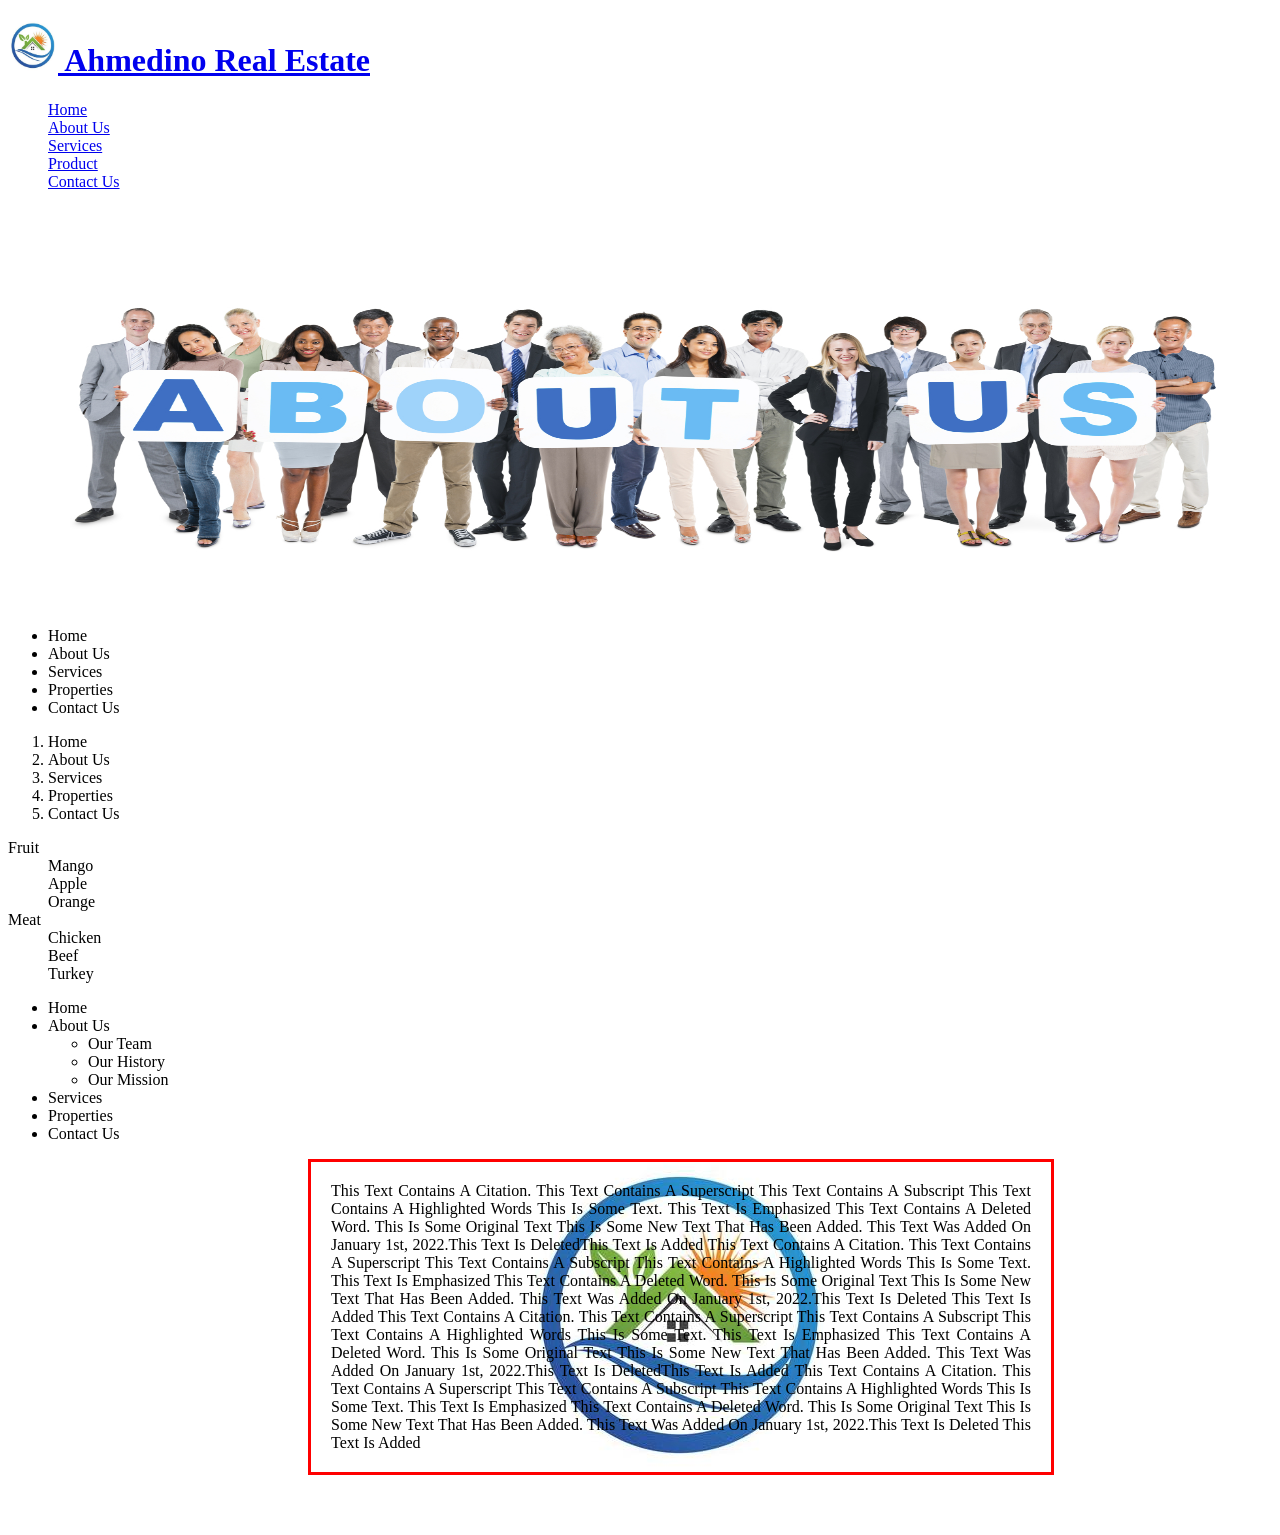
==== aboutus.html @ 664d59ba "updated my assignment" ====
<!DOCTYPE html>
<html lang="en">
    <head>
        <meta charset="UTF-8" />
        <meta name="viewport" content="width=device-width, initial-scale=1.0" />
        <meta name="description" content="Ahmedino Real Estate is a company" />
        <meta name="keywords" content="Ahmedino Real Estate, property, services, real estate, customer service" />
        <meta name="author" content="CloudNine Technology" />
        <meta name="robots" content="index, follow" />

        <meta property="og:title" content="Ahmedino Real Estate" />
        <meta property="og:description" content="Ahmedino Real Estate is a company">
        <meta property="og:image" content="url link/directory">
        <meta property="og:type" content="website" />
        <meta property="og:url" content="the link of the project">

        <link rel="icon" type="image/jpg" sizes="32x32" href="images/logo.jpg" />
        <title>About Us</title>

        <!-- <link rel="stylesheet" type="text/css" href="style.css"> -->

        <style>
            p {
                background-image: url("images/logo.jpg");
                background-repeat: no-repeat;
                background-position: center;
                background-size: contain;
                border-style: solid;
                border-color: red;
                width: 700px;
                margin-left: 300px;
                padding: 20px;
                text-align: justify;

            }
        </style>

    </head>

    <body>
        
        <a href="index.html"><h1><img src="images/logo.jpg" width="50" height="50" alt="logo"> Ahmedino Real Estate</h1></a>

        <ul style="list-style-type: none;">
            <li> <a href="index.html">Home</a></li>
            <li><a href="aboutus.html">About Us</a></li>
            <li><a href="services.html">Services</a></li>
            <li><a href="product.html">Product</a></li>
            <li><a href="contactus.html">Contact Us</a></li>
        </ul>

        <img src="images/about_us_image.jpg" width="100%" height="400" alt="about us image"/>   

        <!-- Example of all the four types of links  -->

        <!-- Unordered List -->
        <ul>
            <li>Home</li>
            <li>About Us</li>
            <li>Services</li>
            <li>Properties</li>
            <li>Contact Us</li>
        </ul>

        <!-- Ordered List -->
        <ol>
            <li>Home</li>
            <li>About Us</li>
            <li>Services</li>
            <li>Properties</li>
            <li>Contact Us</li>
        </ol>

        <!-- descriptive list -->
        <dl>
            <dt>Fruit</dt>
            <dd>Mango</dd>
            <dd>Apple</dd>
            <dd>Orange</dd>

            <dt>Meat</dt>
            <dd>Chicken</dd>
            <dd>Beef</dd>
            <dd>Turkey</dd>
        </dl>

        <!-- Nested List -->
        <ul>
            <li>Home</li>
            <li>About Us
                <ul>
                    <li>Our Team</li>
                    <li>Our History</li>
                    <li>Our Mission</li>
                </ul>
            </li>
            <li>Services</li>
            <li>Properties</li>
            <li>Contact Us</li>
        </ul>

        <p style="text-transform: capitalize;">
        This text contains a citation. This text contains a superscript This text contains a subscript 
        This text contains a highlighted words This is some text. This text is emphasized
        This text contains a deleted word. This is some original text This is some new text that has been added.
        This text was added on January 1st, 2022.This text is deletedThis text is added
        This text contains a citation. This text contains a superscript This text contains a subscript
        This text contains a highlighted words This is some text. This text is emphasized
        This text contains a deleted word. This is some original text This is some new text that has been added.
        This text was added on January 1st, 2022.This text is deleted This text is added
        This text contains a citation. This text contains a superscript This text contains a subscript 
        This text contains a highlighted words This is some text. This text is emphasized
        This text contains a deleted word. This is some original text This is some new text that has been added.
        This text was added on January 1st, 2022.This text is deletedThis text is added
        This text contains a citation. This text contains a superscript This text contains a subscript
        This text contains a highlighted words This is some text. This text is emphasized
        This text contains a deleted word. This is some original text This is some new text that has been added.
        This text was added on January 1st, 2022.This text is deleted This text is added
        </p> <br> <br>

    </body>
</html>
---- style.css ----
li {
    display: inline;
    padding: 14px 20px;
}

li a:link {
    border-left: 2px solid;
    padding: 10px;
}

ul {
    margin-left: 650px;
    margin-top: -70px;
    margin-bottom: 50px;
    padding: 0px;
    font-size: 16px;
    font-family: 'Franklin Gothic Medium', 'Arial Narrow', Arial, sans-serif;
}
h1 {
    color: white;
    font-size: 48px;
    text-shadow: 2px 3px 10px rgb(0, 0, 10); 
}

a {
    text-decoration: none;
}

a:hover {
    color: white;
    background-color: rgb(87, 87, 245);
}

p {
    font-family: Arial, Helvetica, sans-serif;
    font-size: 1em;
    background: yellow;
    width: 700px;
    border-style: solid;
    border-color: red;
    border-radius: 20px;
    padding: 20px;
    margin-top: 20px;
    margin-left: 300px;
    border-width: 7px;
}
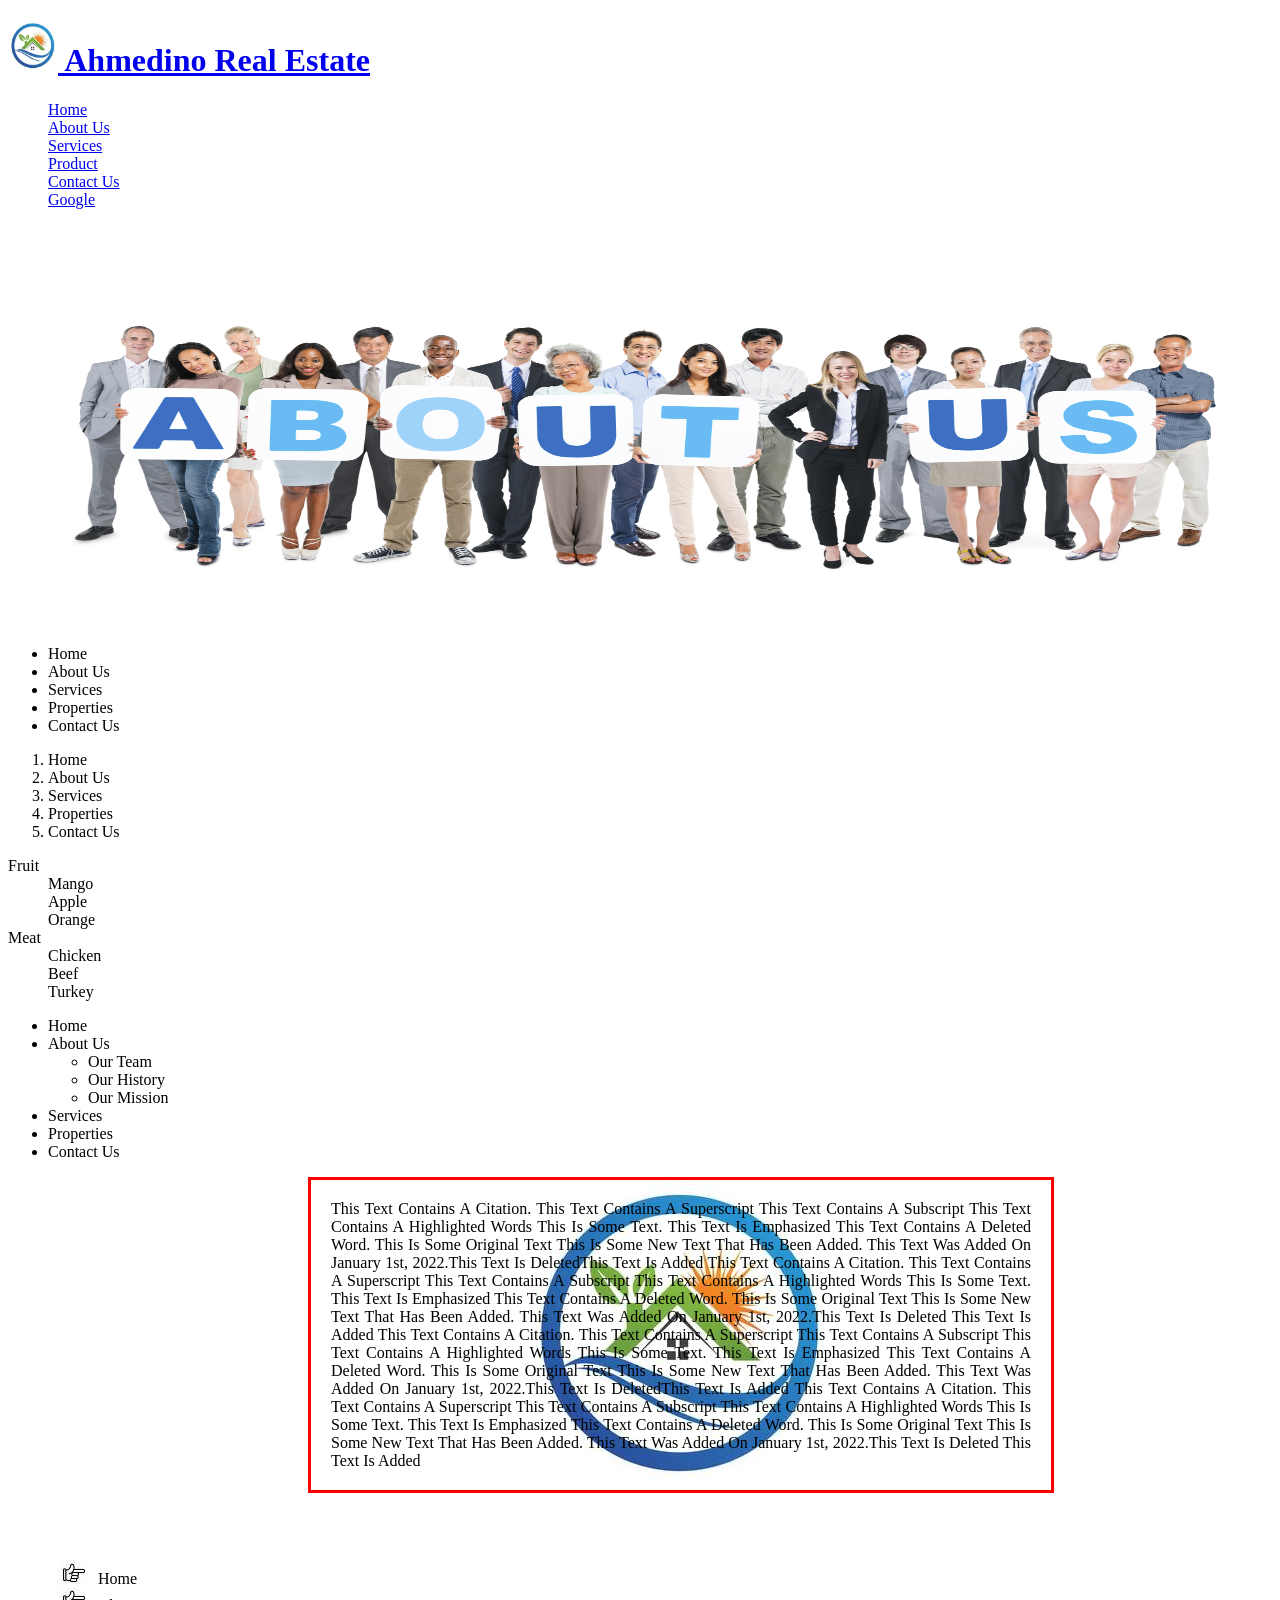
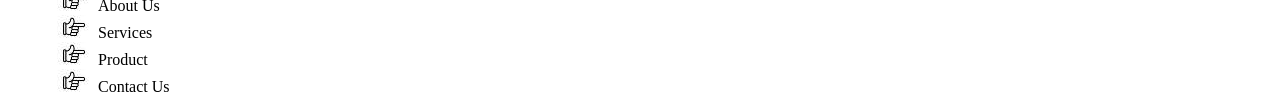
==== commit 92430b66: "updated my assignment" ====
--- a/aboutus.html
+++ b/aboutus.html
@@ -1,19 +1,6 @@
 <!DOCTYPE html>
 <html lang="en">
     <head>
-        <meta charset="UTF-8" />
-        <meta name="viewport" content="width=device-width, initial-scale=1.0" />
-        <meta name="description" content="Ahmedino Real Estate is a company" />
-        <meta name="keywords" content="Ahmedino Real Estate, property, services, real estate, customer service" />
-        <meta name="author" content="CloudNine Technology" />
-        <meta name="robots" content="index, follow" />
-
-        <meta property="og:title" content="Ahmedino Real Estate" />
-        <meta property="og:description" content="Ahmedino Real Estate is a company">
-        <meta property="og:image" content="url link/directory">
-        <meta property="og:type" content="website" />
-        <meta property="og:url" content="the link of the project">
-
         <link rel="icon" type="image/jpg" sizes="32x32" href="images/logo.jpg" />
         <title>About Us</title>
 
@@ -31,8 +18,11 @@
                 margin-left: 300px;
                 padding: 20px;
                 text-align: justify;
+            }
 
-            }
+            /* ul { list-style-type: none;
+                list-style-image: url("images/point.jpg");
+            } */
         </style>
 
     </head>
@@ -47,6 +37,7 @@
             <li><a href="services.html">Services</a></li>
             <li><a href="product.html">Product</a></li>
             <li><a href="contactus.html">Contact Us</a></li>
+            <li><a href="google.html">Google</a></li>
         </ul>
 
         <img src="images/about_us_image.jpg" width="100%" height="400" alt="about us image"/>   
@@ -118,5 +109,14 @@
         This text was added on January 1st, 2022.This text is deleted This text is added
         </p> <br> <br>
 
+
+        <ul style="list-style-type: none; list-style-image: url(images/point.jpg); margin-left: 50px;">
+            <li>Home</li>
+            <li>About Us</li>
+            <li>Services</li>
+            <li>Product</li>
+            <li>Contact Us</li>
+        </ul>
+
     </body>
 </html>
--- a/style.css
+++ b/style.css
@@ -1,15 +1,44 @@
+h1 img {
+    border: 2px solid black;
+    border-radius: 50%;
+    padding: 3px;
+    background: white;
+}
+
 li {
     display: inline;
     padding: 14px 20px;
 }
 
 li a:link {
-    border-left: 2px solid;
+    text-decoration: none;
+    background-color: green;
     padding: 10px;
+    margin-top: 5px;
+}
+
+/* li a:visited {
+    color: rgba(128, 128, 128, 0.285);
+}  */
+
+li a:hover {
+    color: white;
+    background-color: rgb(87, 87, 245);
+}
+
+li a:active {
+    color: black;
+    background-color: yellow;
+    border-bottom: 1px solid green; 
+}
+
+a {
+    text-decoration: none;
+    color: white;
 }
 
 ul {
-    margin-left: 650px;
+    margin-left: 600px;
     margin-top: -70px;
     margin-bottom: 50px;
     padding: 0px;
@@ -22,14 +51,7 @@
     text-shadow: 2px 3px 10px rgb(0, 0, 10); 
 }
 
-a {
-    text-decoration: none;
-}
 
-a:hover {
-    color: white;
-    background-color: rgb(87, 87, 245);
-}
 
 p {
     font-family: Arial, Helvetica, sans-serif;
@@ -44,3 +66,22 @@
     margin-left: 300px;
     border-width: 7px;
 }
+
+table {
+    border-collapse: collapse;
+    margin: 20px auto;
+    text-align: center;
+    font-family: Arial, Helvetica, sans-serif;
+}
+
+th, td {
+    border: 2px solid black;
+    padding: 10px;
+}
+
+tr:nth-child(odd) {
+    background-color: #f2f2f2;
+}
+tr:hover {
+    background-color: #ddd;
+}
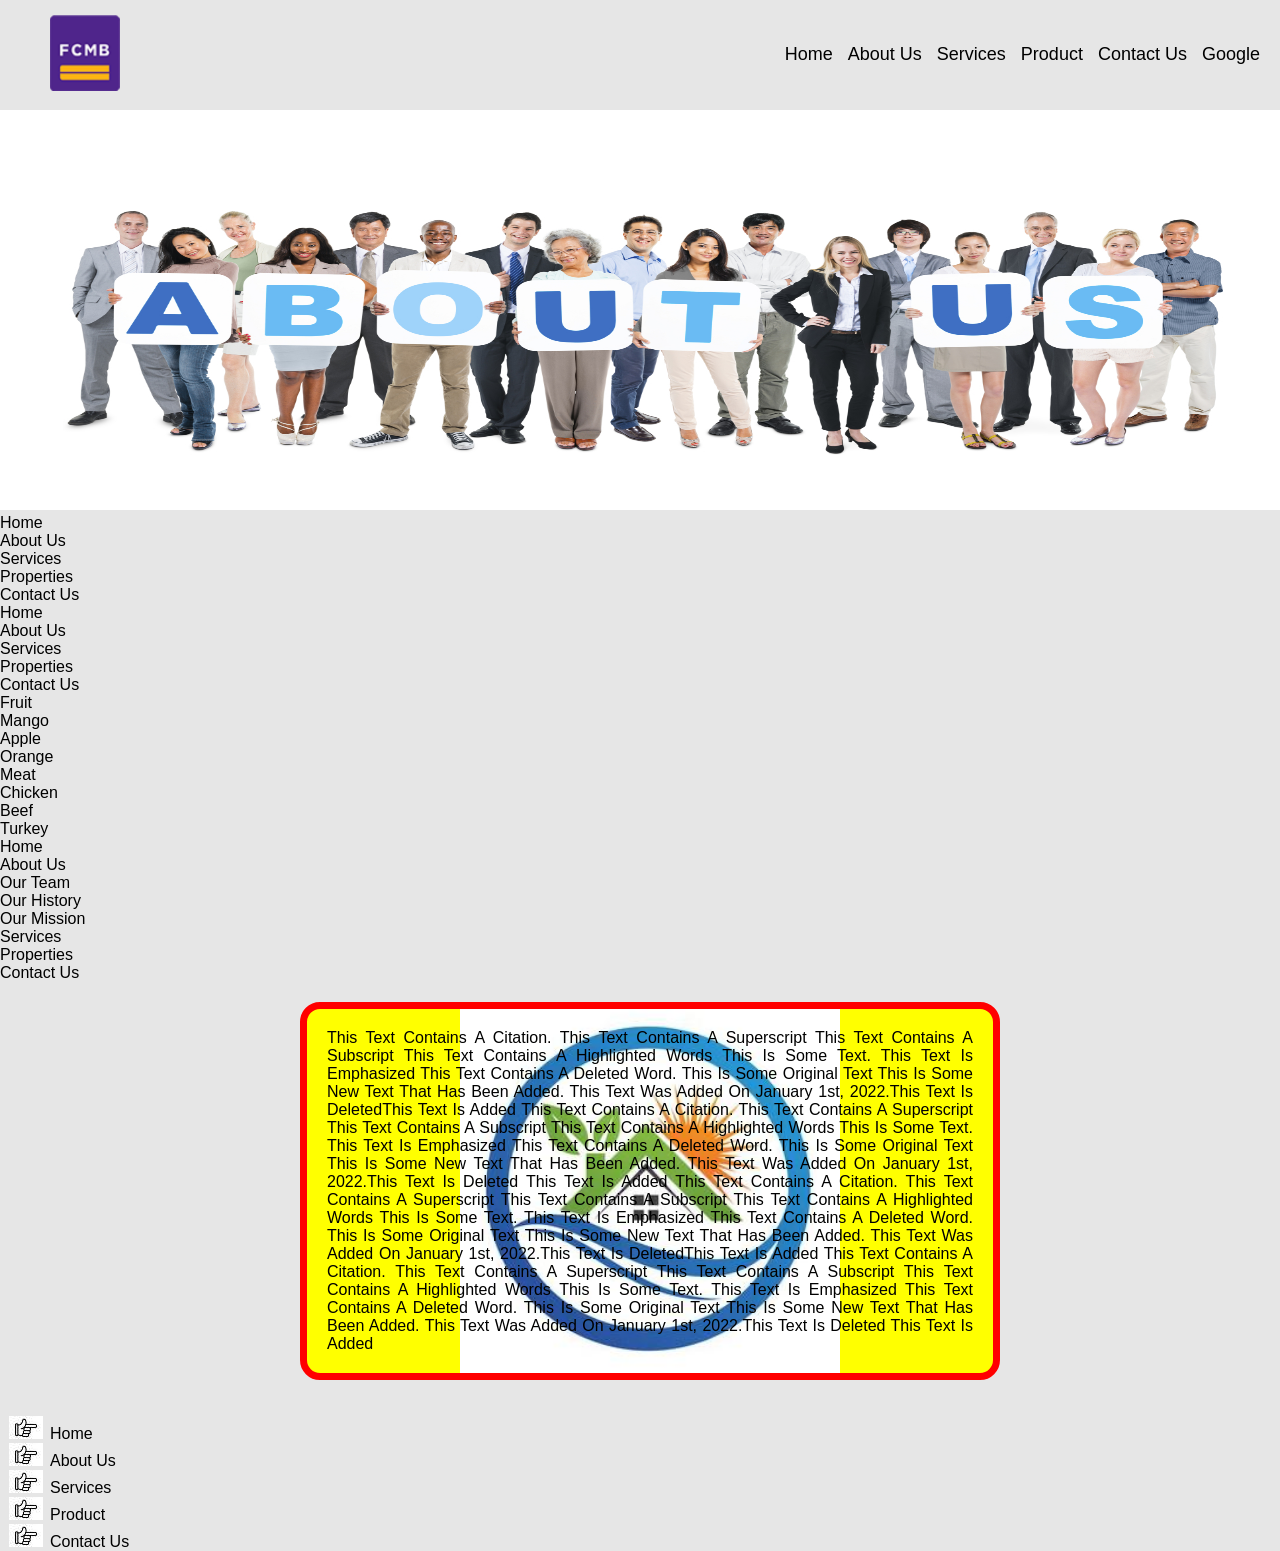
==== commit c09bfba5: "updated my assignment to fcmb" ====
--- a/aboutus.html
+++ b/aboutus.html
@@ -1,10 +1,10 @@
 <!DOCTYPE html>
 <html lang="en">
     <head>
-        <link rel="icon" type="image/jpg" sizes="32x32" href="images/logo.jpg" />
+        <link rel="icon" type="image/jpg" sizes="32x32" href="images/logo.png">
         <title>About Us</title>
 
-        <!-- <link rel="stylesheet" type="text/css" href="style.css"> -->
+        <link rel="stylesheet" type="text/css" href="style.css">
 
         <style>
             p {
@@ -29,16 +29,23 @@
 
     <body>
         
-        <a href="index.html"><h1><img src="images/logo.jpg" width="50" height="50" alt="logo"> Ahmedino Real Estate</h1></a>
+        <div class="container">
+            <div class="header">
+                <div class="logo">
+                    <img src="images/logo.png" alt="FCMB Logo">
+                </div>
 
-        <ul style="list-style-type: none;">
-            <li> <a href="index.html">Home</a></li>
-            <li><a href="aboutus.html">About Us</a></li>
-            <li><a href="services.html">Services</a></li>
-            <li><a href="product.html">Product</a></li>
-            <li><a href="contactus.html">Contact Us</a></li>
-            <li><a href="google.html">Google</a></li>
-        </ul>
+                <div class="menu">
+                    <ul>
+                        <li><a href="index.html">Home</a></li>
+                        <li><a href="aboutus.html">About Us</a></li>
+                        <li><a href="services.html">Services</a></li>
+                        <li><a href="product.html">Product</a></li>
+                        <li><a href="contactus.html">Contact Us</a></li>
+                        <li><a href="google.html">Google</a></li>
+                    </ul>
+                </div>
+            </div>
 
         <img src="images/about_us_image.jpg" width="100%" height="400" alt="about us image"/>   
 
--- a/style.css
+++ b/style.css
@@ -1,56 +1,61 @@
-h1 img {
-    border: 2px solid black;
-    border-radius: 50%;
-    padding: 3px;
-    background: white;
+* {
+    margin: 0;
+    padding: 0;
+    box-sizing: border-box;
+    font-family: Arial, Helvetica, sans-serif;
+}
+body {
+    background: #e6e6e6;
 }
 
-li {
-    display: inline;
-    padding: 14px 20px;
+.container {
+    width: 100%;
+    margin: auto;
 }
 
-li a:link {
-    text-decoration: none;
-    background-color: green;
-    padding: 10px;
-    margin-top: 5px;
+.header {
+    display: flex;
+    justify-content: space-between;
+    align-items: center;
+    padding: 15px 0;
 }
 
-/* li a:visited {
-    color: rgba(128, 128, 128, 0.285);
-}  */
-
-li a:hover {
-    color: white;
-    background-color: rgb(87, 87, 245);
+.logo img {
+    width: 70px;
+    margin-left: 50px;
 }
 
-li a:active {
-    color: black;
-    background-color: yellow;
-    border-bottom: 1px solid green; 
+.menu ul {
+    list-style: none;
+    display: flex;
+    gap: 15px;
+    margin-right: 20px;
 }
 
-a {
+.menu a {
     text-decoration: none;
-    color: white;
+    color: black;
+    font-size: 18px;
 }
 
-ul {
-    margin-left: 600px;
-    margin-top: -70px;
-    margin-bottom: 50px;
-    padding: 0px;
-    font-size: 16px;
-    font-family: 'Franklin Gothic Medium', 'Arial Narrow', Arial, sans-serif;
-}
-h1 {
-    color: white;
-    font-size: 48px;
-    text-shadow: 2px 3px 10px rgb(0, 0, 10); 
+.menu a:link {
+    text-decoration: none;
+    color: black;
+    font-size: 18px;
 }
 
+.menu a:visited {
+    color: #666;
+}
+
+.menu a:hover {
+    color: #4F258B;
+    border-bottom: 2px solid purple;
+}
+
+.menu a:active {
+    color: #FDBE19;
+}
 
 
 p {
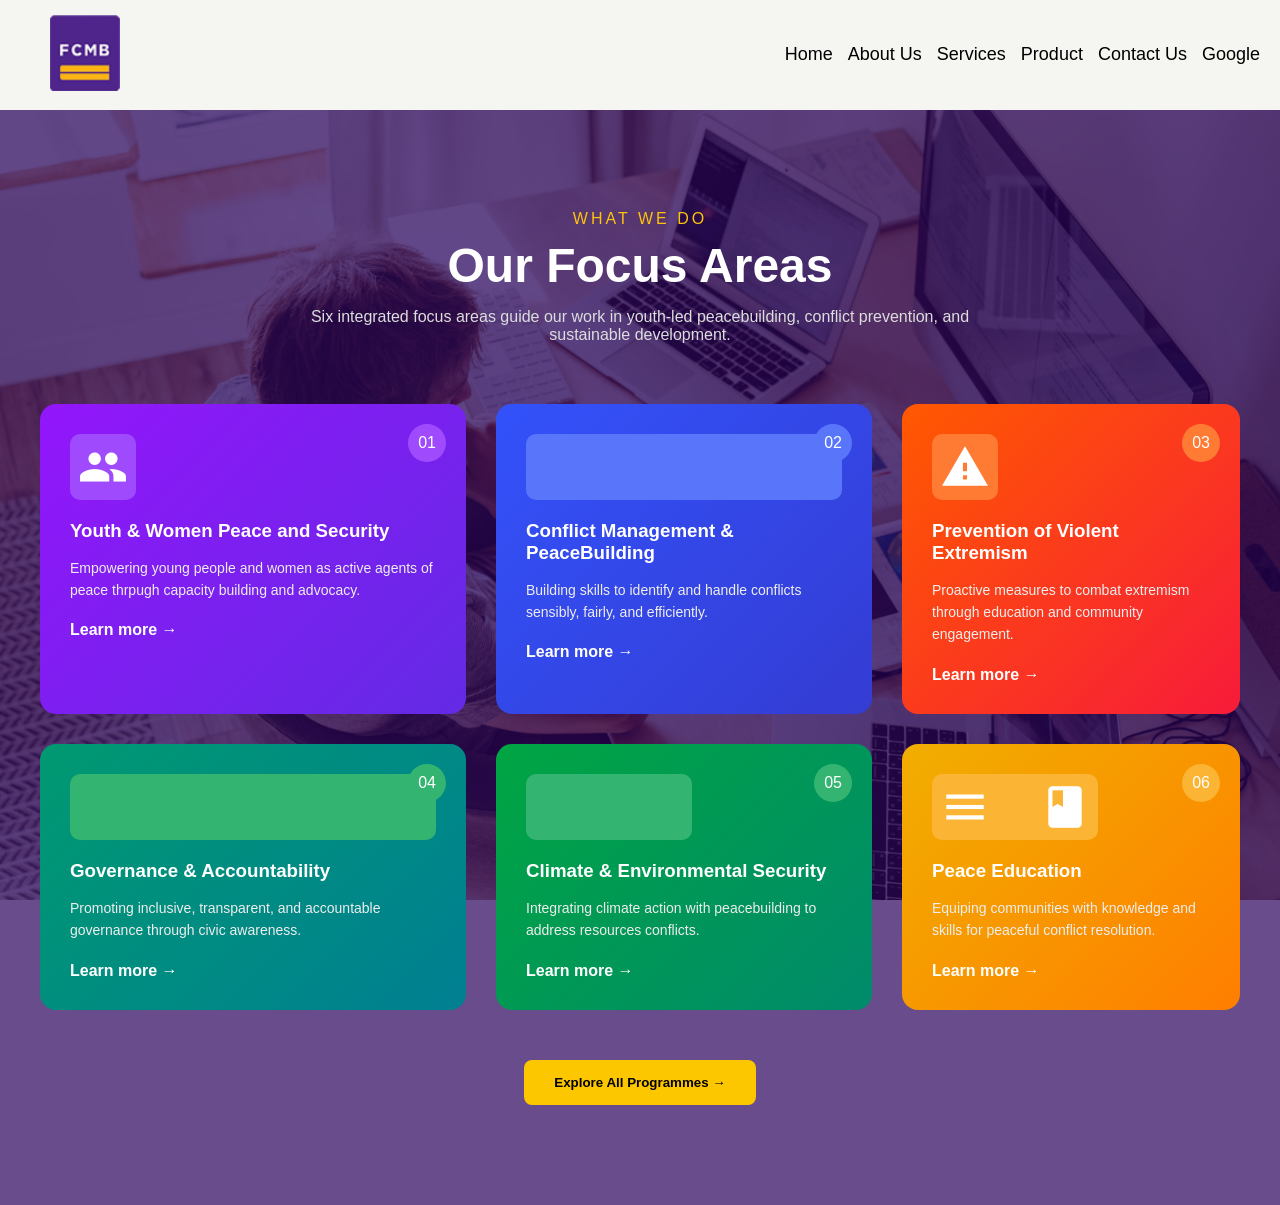
==== commit ff58deda: "i updated my about us page to focus section assignment" ====
--- a/aboutus.html
+++ b/aboutus.html
@@ -2,128 +2,131 @@
 <html lang="en">
     <head>
         <link rel="icon" type="image/jpg" sizes="32x32" href="images/logo.png">
-        <title>About Us</title>
+        
+        <title>Focus Section</title>
 
-        <link rel="stylesheet" type="text/css" href="style.css">
+        <link rel="stylesheet" type="text/css" href="aboutus.css">
 
-        <style>
-            p {
-                background-image: url("images/logo.jpg");
-                background-repeat: no-repeat;
-                background-position: center;
-                background-size: contain;
-                border-style: solid;
-                border-color: red;
-                width: 700px;
-                margin-left: 300px;
-                padding: 20px;
-                text-align: justify;
-            }
-
-            /* ul { list-style-type: none;
-                list-style-image: url("images/point.jpg");
-            } */
-        </style>
-
+        <link href="https://fonts.googleapis.com/icon?family=Material+Icons" rel="stylesheet">
     </head>
 
     <body>
-        
-        <div class="container">
-            <div class="header">
-                <div class="logo">
-                    <img src="images/logo.png" alt="FCMB Logo">
+        <header>
+            <div class="container">
+                <div class="header">
+                    <div class="logo">
+                        <img src="images/logo.png" alt="FCMB Logo">
+                    </div>
+
+                    <div class="menu">
+                        <ul>
+                            <li><a href="index.html">Home</a></li>
+                            <li><a href="aboutus.html">About Us</a></li>
+                            <li><a href="services.html">Services</a></li>
+                            <li><a href="product.html">Product</a></li>
+                            <li><a href="contactus.html">Contact Us</a></li>
+                            <li><a href="google.html">Google</a></li>
+                        </ul>
+                    </div>
+                </div>
+            </div>
+        </header>
+
+        <section class="focusSection">
+            <div class="overlay"></div>
+
+            <div class="containerBox">
+                <p class="subtitle">WHAT WE DO</p>
+                <h1>Our Focus Areas</h1>
+
+                <p class="description">
+                    Six integrated focus areas guide our work in youth-led peacebuilding, conflict prevention,
+                    and sustainable development.
+                </p>
+
+                <div class="cards">
+                    <div class="cardPurple">
+                        <span><i class="material-icons">group</i></span>
+                        <span class="number" id="one">01</span>
+
+                        <h3>Youth & Women Peace and Security</h3>
+
+                        <p>
+                            Empowering young people and women as active agents of peace thrpugh capacity building
+                            and advocacy. 
+                        </p>
+
+                        <a href="#">Learn more <span class="arrow">&rarr;</span></a>
+                    </div>
+
+                    <div class="cardBlue">
+                        <span><i class="material-icons">shield</i></span>
+                        <span class="number" id="two">02</span>
+
+                        <h3>Conflict Management & PeaceBuilding</h3>
+
+                        <p>
+                            Building skills to identify and handle conflicts sensibly, fairly, and efficiently.
+                        </p>
+
+                        <a href="#">Learn more <span class="arrow">&rarr;</span></a>
+                    </div>
+
+                    <div class="cardRed">
+                        <span><i class="material-icons">warning</i></span>
+                        <span class="number" id="three">03</span>
+
+                        <h3>Prevention of Violent Extremism</h3>
+
+                        <p>
+                            Proactive measures to combat extremism through education and community engagement.
+                        </p>
+
+                        <a href="#">Learn more <span class="arrow">&rarr;</span></a>
+                    </div>
+
+                    <div class="cardTeal">
+                        <span><i class="material-icons">balance</i></span>
+                        <span class="number" id="four">04</span>
+
+                        <h3>Governance & Accountability</h3>
+
+                        <p>
+                            Promoting inclusive, transparent, and accountable governance through civic awareness.
+                        </p>
+
+                        <a href="#">Learn more <span class="arrow">&rarr;</span></a>
+                    </div>
+
+                    <div class="cardGreen">
+                        <span><i class="material-icons">eco</i></span>
+                        <span class="number" id="five">05</span>
+
+                        <h3>Climate & Environmental Security</h3>
+
+                        <p>
+                            Integrating climate action with peacebuilding to address resources conflicts.
+                        </p>
+
+                        <a href="#">Learn more <span class="arrow">&rarr;</span></a>
+                    </div>
+
+                    <div class="cardYellow">
+                        <span><i class="material-icons">menu_book</i></span>
+                        <span class="number" id="six">06</span>
+
+                        <h3>Peace Education</h3>
+
+                        <p>
+                            Equiping communities with knowledge and skills for peaceful conflict resolution.
+                        </p>
+
+                        <a href="#">Learn more <span class="arrow">&rarr;</span></a>
+                    </div>
                 </div>
 
-                <div class="menu">
-                    <ul>
-                        <li><a href="index.html">Home</a></li>
-                        <li><a href="aboutus.html">About Us</a></li>
-                        <li><a href="services.html">Services</a></li>
-                        <li><a href="product.html">Product</a></li>
-                        <li><a href="contactus.html">Contact Us</a></li>
-                        <li><a href="google.html">Google</a></li>
-                    </ul>
-                </div>
+                <button class="btn">Explore All Programmes <span class="arrow">&rarr;</span></button>
             </div>
-
-        <img src="images/about_us_image.jpg" width="100%" height="400" alt="about us image"/>   
-
-        <!-- Example of all the four types of links  -->
-
-        <!-- Unordered List -->
-        <ul>
-            <li>Home</li>
-            <li>About Us</li>
-            <li>Services</li>
-            <li>Properties</li>
-            <li>Contact Us</li>
-        </ul>
-
-        <!-- Ordered List -->
-        <ol>
-            <li>Home</li>
-            <li>About Us</li>
-            <li>Services</li>
-            <li>Properties</li>
-            <li>Contact Us</li>
-        </ol>
-
-        <!-- descriptive list -->
-        <dl>
-            <dt>Fruit</dt>
-            <dd>Mango</dd>
-            <dd>Apple</dd>
-            <dd>Orange</dd>
-
-            <dt>Meat</dt>
-            <dd>Chicken</dd>
-            <dd>Beef</dd>
-            <dd>Turkey</dd>
-        </dl>
-
-        <!-- Nested List -->
-        <ul>
-            <li>Home</li>
-            <li>About Us
-                <ul>
-                    <li>Our Team</li>
-                    <li>Our History</li>
-                    <li>Our Mission</li>
-                </ul>
-            </li>
-            <li>Services</li>
-            <li>Properties</li>
-            <li>Contact Us</li>
-        </ul>
-
-        <p style="text-transform: capitalize;">
-        This text contains a citation. This text contains a superscript This text contains a subscript 
-        This text contains a highlighted words This is some text. This text is emphasized
-        This text contains a deleted word. This is some original text This is some new text that has been added.
-        This text was added on January 1st, 2022.This text is deletedThis text is added
-        This text contains a citation. This text contains a superscript This text contains a subscript
-        This text contains a highlighted words This is some text. This text is emphasized
-        This text contains a deleted word. This is some original text This is some new text that has been added.
-        This text was added on January 1st, 2022.This text is deleted This text is added
-        This text contains a citation. This text contains a superscript This text contains a subscript 
-        This text contains a highlighted words This is some text. This text is emphasized
-        This text contains a deleted word. This is some original text This is some new text that has been added.
-        This text was added on January 1st, 2022.This text is deletedThis text is added
-        This text contains a citation. This text contains a superscript This text contains a subscript
-        This text contains a highlighted words This is some text. This text is emphasized
-        This text contains a deleted word. This is some original text This is some new text that has been added.
-        This text was added on January 1st, 2022.This text is deleted This text is added
-        </p> <br> <br>
-
-
-        <ul style="list-style-type: none; list-style-image: url(images/point.jpg); margin-left: 50px;">
-            <li>Home</li>
-            <li>About Us</li>
-            <li>Services</li>
-            <li>Product</li>
-            <li>Contact Us</li>
-        </ul>
-
+        </section>
     </body>
 </html>
--- a/aboutus.css
+++ b/aboutus.css
@@ -0,0 +1,443 @@
+* {
+    margin: 0;
+    padding: 0;
+    box-sizing: border-box;
+    font-family: Arial, Helvetica, sans-serif;
+}
+
+body {
+    color: white;
+}
+
+.container {
+    width: 100%;
+    margin: auto;
+}
+
+.header {
+    display: flex;
+    justify-content: space-between;
+    align-items: center;
+    padding: 15px 0;
+    background-color: rgba(241, 241, 235, 0.685);
+}
+
+.logo img {
+    width: 70px;
+    margin-left: 50px;
+}
+
+.menu ul {
+    list-style: none;
+    display: flex;
+    gap: 15px;
+    margin-right: 20px;
+}
+
+.menu a {
+    text-decoration: none;
+    color: black;
+    font-size: 18px;
+}
+
+.menu a:link {
+    text-decoration: none;
+    color: black;
+    font-size: 18px;
+}
+
+.menu a:visited {
+    color: #666;
+}
+
+.menu a:hover {
+    color: #4F258B;
+    border-bottom: 2px solid purple;
+}
+
+.menu a:active {
+    color: #FDBE19;
+}
+
+.focusSection {
+    position: relative;
+    background: url("images/bg.jpg") center/cover;
+    background-repeat: no-repeat;
+    background-attachment: fixed;
+    padding: 100px 0;
+}
+
+.overlay {
+    position: absolute;
+    top: 0;
+    left: 0;
+    width: 100%;
+    height: 100%;
+    background: rgba(40, 0, 90, 0.7);
+    z-index: 0;
+}
+
+.containerBox {
+    width: 1200px;
+    margin: auto;
+    text-align: center;
+    position: relative;
+    z-index: 1;
+}
+
+.subtitle {
+    color: #FCC30B;
+    letter-spacing: 3px;
+    margin-bottom: 10px;
+    display: flex;
+    align-items: center;
+    justify-content: center;
+    gap: 15px;
+}
+
+/* .subtitle::before,
+.subtitle::after {
+    content: "";
+    width: 40px;
+    height: 5px;
+    background: #FCC30B;
+    display: block;
+} */
+
+h1 {
+    font-size: 48px;
+    margin-bottom: 15px;
+}
+
+.description {
+    max-width: 700px;
+    margin: auto;
+    margin-bottom: 60px;
+    color: #ddd;
+}
+
+.cards {
+    display: grid;
+    grid-template-columns:repeat(3,1fr);
+    gap: 30px;
+}
+
+/* Purple card  */
+
+.cardPurple {
+    padding: 30px;
+    border-radius: 16px;
+    text-align: left;
+    position: relative;
+    min-height: 250px;
+    transition: 0.3s;
+    background: linear-gradient(135deg, #9316FB, #632AE4);
+    cursor: pointer;
+}
+
+.cardPurple h3 {
+    margin-bottom: 15px;
+}
+
+.cardPurple p {
+    font-size: 14px;
+    line-height: 1.6;
+    margin-bottom: 20px;
+    color: #eee;
+}
+
+.cardPurple a {
+    color: white;
+    text-decoration: none;
+    font-weight: bold;
+}
+
+.cardPurple i {
+    background: #9F4BFD;
+}
+
+#one {
+    background: #9F4BFD;
+}
+
+.cardPurple:hover {
+    transform: scale(1.04);
+}
+
+.cardPurple:hover .arrow {
+    transform: translateX(10px);
+}
+
+
+/* Blue card  */
+
+.cardBlue {
+    padding: 30px;
+    border-radius: 16px;
+    text-align: left;
+    position: relative;
+    min-height: 250px;
+    transition: 0.3s;
+    background: linear-gradient(135deg, #3352FA, #343CD3);
+    cursor: pointer;
+}
+
+.cardBlue h3 {
+    margin-bottom: 15px;
+}
+
+.cardBlue p {
+    font-size: 14px;
+    line-height: 1.6;
+    margin-bottom: 20px;
+    color: #eee;
+}
+
+.cardBlue a {
+    color: white;
+    text-decoration: none;
+    font-weight: bold;
+}
+
+.cardBlue i {
+    background: #5976FB;
+}
+
+#two {
+    background: #5976FB;
+}
+
+.cardBlue:hover {
+    transform: scale(1.04);
+}
+
+.cardBlue:hover .arrow {
+    transform: translateX(10px);
+}
+
+
+/* Red Card  */
+
+.cardRed {
+    padding: 30px;
+    border-radius: 16px;
+    text-align: left;
+    position: relative;
+    min-height: 250px;
+    transition: 0.3s;
+    background: linear-gradient(135deg, #FF5900, #F71B3A);
+    cursor: pointer;
+}
+
+.cardRed h3 {
+    margin-bottom: 15px;
+}
+
+.cardRed p {
+    font-size: 14px;
+    line-height: 1.6;
+    margin-bottom: 20px;
+    color: #eee;
+}
+
+.cardRed a {
+    color: white;
+    text-decoration: none;
+    font-weight: bold;
+}
+
+.cardRed i {
+    background: #FF7A33;
+}
+
+#three {
+    background: #FF7A33;
+}
+.cardRed:hover {
+    transform: scale(1.04);
+}
+
+.cardRed:hover .arrow {
+    transform: translateX(10px);
+}
+
+
+/* Teal card  */
+
+.cardTeal {
+    padding: 30px;
+    border-radius: 16px;
+    text-align: left;
+    position: relative;
+    min-height: 250px;
+    transition: 0.3s;
+    background: linear-gradient(135deg, #009971, #007F92);
+    cursor: pointer;
+}
+
+.cardTeal h3 {
+    margin-bottom: 15px;
+}
+
+.cardTeal p {
+    font-size: 14px;
+    line-height: 1.6;
+    margin-bottom: 20px;
+    color: #eee;
+}
+
+.cardTeal a {
+    color: white;
+    text-decoration: none;
+    font-weight: bold;
+}
+
+.cardTeal i {
+    background: #33B471;
+}
+
+#four {
+    background: #33B471;
+}
+
+.cardTeal:hover {
+    transform: scale(1.04);
+}
+
+.cardTeal:hover .arrow {
+    transform: translateX(10px);
+}
+
+
+/* Green Card  */
+
+.cardGreen {
+    padding: 30px;
+    border-radius: 16px;
+    text-align: left;
+    position: relative;
+    min-height: 250px;
+    transition: 0.3s;
+    background: linear-gradient(135deg, #00A542, #008A6B);
+    cursor: pointer;
+}
+
+.cardGreen h3 {
+    margin-bottom: 15px;
+}
+
+.cardGreen p {
+    font-size: 14px;
+    line-height: 1.6;
+    margin-bottom: 20px;
+    color: #eee;
+}
+
+.cardGreen a {
+    color: white;
+    text-decoration: none;
+    font-weight: bold;
+}
+
+.cardGreen i {
+    background: #33B571;
+}
+
+#five {
+    background: #33B571;
+}
+
+.cardGreen:hover {
+    transform: scale(1.04);
+}
+
+.cardGreen:hover .arrow {
+    transform: translateX(10px);
+}
+
+
+/* Yellow card  */
+
+.cardYellow {
+    padding: 30px;
+    border-radius: 16px;
+    text-align: left;
+    position: relative;
+    min-height: 250px;
+    transition: 0.3s;
+    background: linear-gradient(135deg, #F1AE00, #FF7E00);
+    cursor: pointer;
+}
+
+.cardYellow h3 {
+    margin-bottom: 15px;
+}
+
+.cardYellow p {
+    font-size: 14px;
+    line-height: 1.6;
+    margin-bottom: 20px;
+    color: #eee;
+}
+
+.cardYellow a {
+    color: white;
+    text-decoration: none;
+    font-weight: bold;
+}
+
+.cardYellow i {
+    background: #FBB433;
+}
+
+#six {
+    background: #FBB433;
+}
+
+.cardYellow:hover {
+    transform: scale(1.04);
+}
+
+.cardYellow:hover .arrow {
+    transform: translateX(10px);
+}
+
+.material-icons {
+    margin-bottom: 20px;
+    font-size: 50px !important;
+    padding: 8px;
+    border-radius: 10px;
+}
+
+.number {
+    position: absolute;
+    top: 20px;
+    right: 20px;
+    border-radius: 50%;
+    padding: 10px;
+}
+
+/* Explore BTN  */
+
+.btn {
+    margin-top: 50px;
+    padding: 15px 30px;
+    border: none;
+    border-radius: 8px;
+    background: #FDC700;
+    color: black;
+    font-weight: bold;
+    cursor: pointer;
+}
+
+.arrow {
+    display: inline-block;
+    transition: 0.3s;
+}
+
+.btn:hover .arrow {
+    transform: translateX(10px);
+}
+
+
+
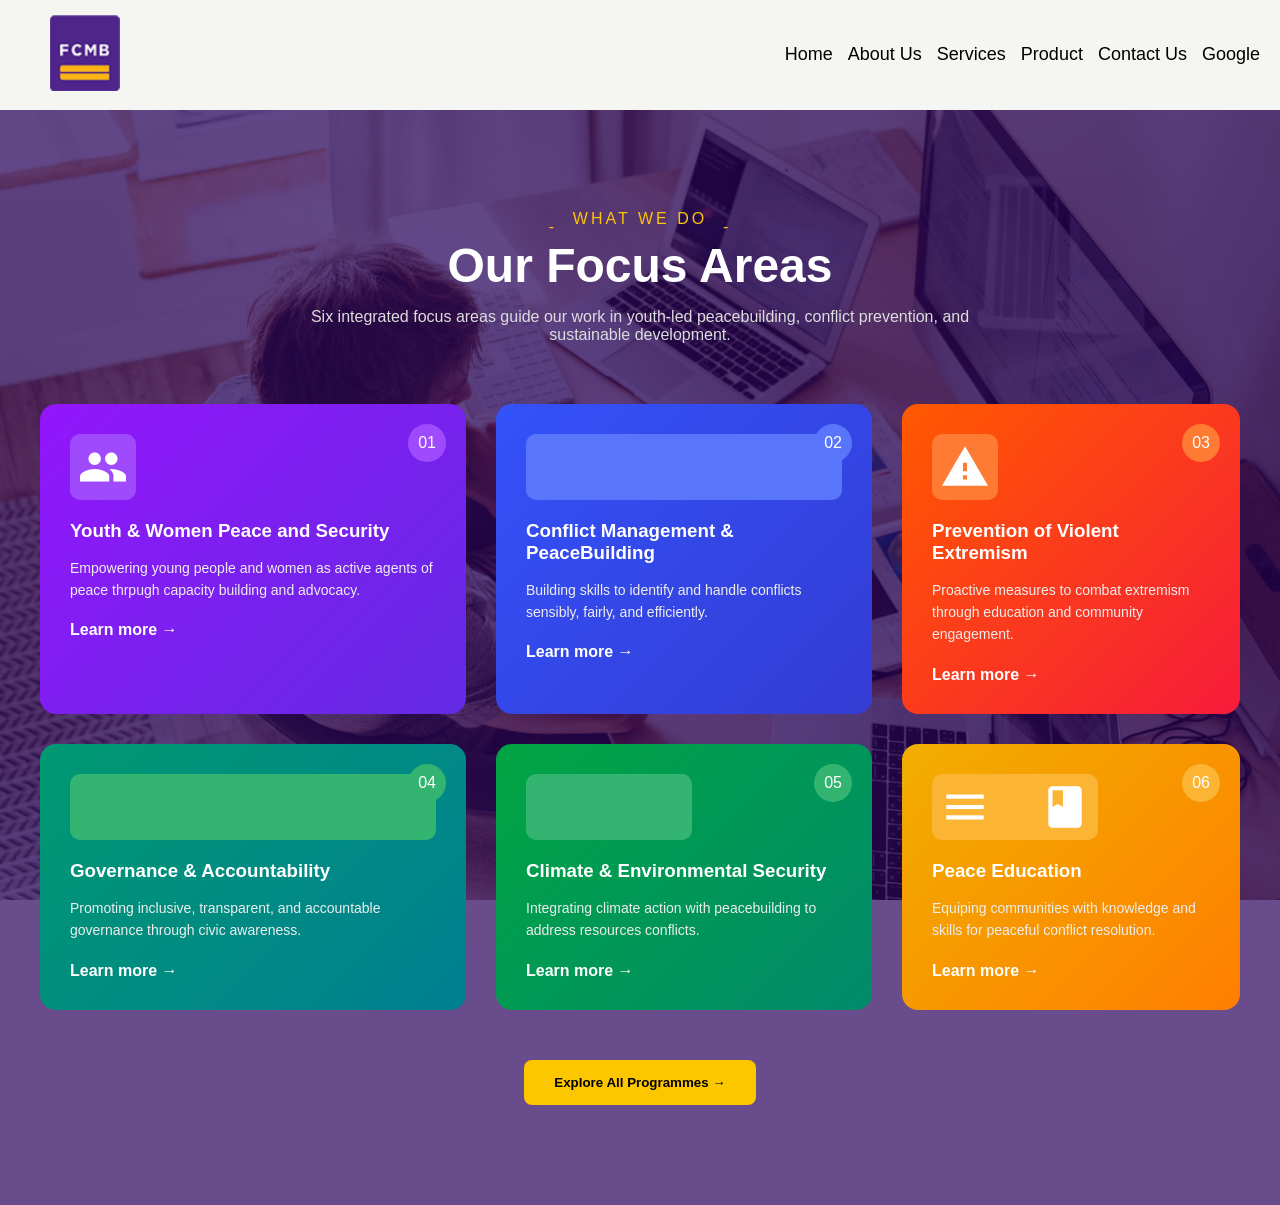
==== commit 497fe1c6: "i added NYSC page" ====
--- a/aboutus.html
+++ b/aboutus.html
@@ -1,16 +1,17 @@
 <!DOCTYPE html>
 <html lang="en">
-    <head>
-        <link rel="icon" type="image/jpg" sizes="32x32" href="images/logo.png">
-        
-        <title>Focus Section</title>
+<head>
+    <meta charset="UTF-8">
+    <meta name="viewport" content="width=device-width, initial-scale=1.0">
+    <title>Focus Section</title>
 
-        <link rel="stylesheet" type="text/css" href="aboutus.css">
+    <link rel="icon" type="image/jpg" sizes="32x32" href="images/logo.png">
 
-        <link href="https://fonts.googleapis.com/icon?family=Material+Icons" rel="stylesheet">
-    </head>
+    <link rel="stylesheet" type="text/css" href="aboutus.css">
 
-    <body>
+    <link href="https://fonts.googleapis.com/icon?family=Material+Icons" rel="stylesheet">
+</head>
+<body>
         <header>
             <div class="container">
                 <div class="header">
@@ -36,7 +37,7 @@
             <div class="overlay"></div>
 
             <div class="containerBox">
-                <p class="subtitle">WHAT WE DO</p>
+                <p class="subtitle"><span class="line">-</span>WHAT WE DO <span class="line">-</span></p>
                 <h1>Our Focus Areas</h1>
 
                 <p class="description">
--- a/aboutus.css
+++ b/aboutus.css
@@ -95,6 +95,11 @@
     gap: 15px;
 }
 
+.line {
+    width: 10px;
+    height: 2px;
+}
+
 /* .subtitle::before,
 .subtitle::after {
     content: "";
@@ -109,6 +114,7 @@
     margin-bottom: 15px;
 }
 
+
 .description {
     max-width: 700px;
     margin: auto;
